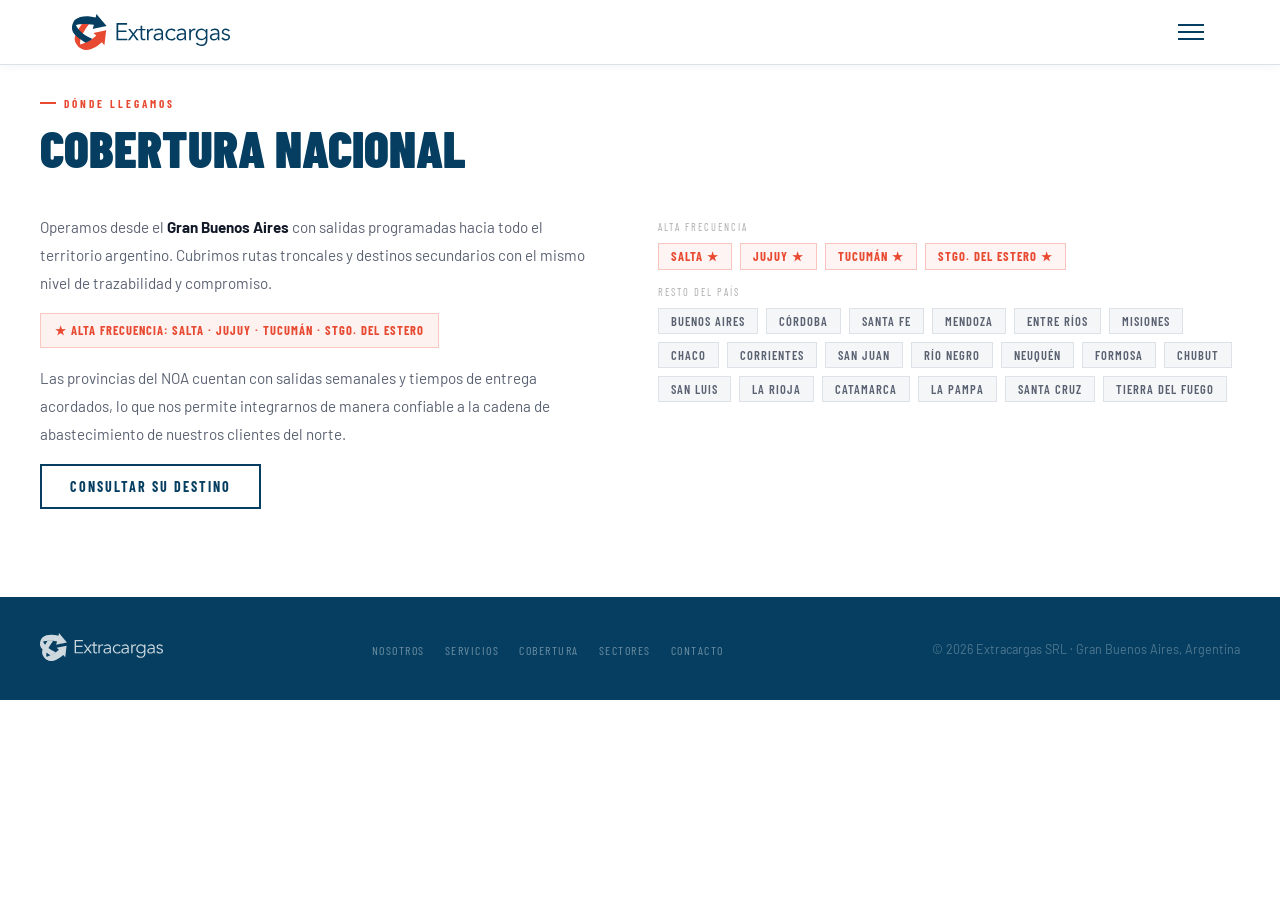
==== cobertura.html @ 5727b84a "cambio de one page a varias + galeria + menu desplegable" ====
<!DOCTYPE html>
<html lang="es">
<head>
  <meta charset="UTF-8"/>
  <meta name="viewport" content="width=device-width, initial-scale=1.0"/>
  <meta name="description" content="Extracargas — Cobertura nacional. Transporte de carga general a todas las provincias argentinas con alta frecuencia en el NOA."/>
  <title>Cobertura — Extracargas</title>

  <!-- Favicon -->
  <link rel="icon" type="image/svg+xml" href="img/isologo.svg"/>
  <link rel="icon" type="image/png" href="img/isologo.png"/>

  <!-- Tipografías -->
  <link rel="preconnect" href="https://fonts.googleapis.com"/>
  <link rel="preconnect" href="https://fonts.gstatic.com" crossorigin/>
  <link href="https://fonts.googleapis.com/css2?family=Barlow+Condensed:wght@400;600;700;900&family=Barlow:wght@300;400;500&display=swap" rel="stylesheet"/>

  <!-- Estilos -->
  <link rel="stylesheet" href="css/styles.css"/>
</head>
<body>

  <!-- ══════════════════════════════════════
       NAVBAR
  ══════════════════════════════════════ -->
  <nav class="nav-barra">
    <div class="nav-inner">

      <!-- Logo -->
      <a href="index.html" class="nav-logo">
        <img src="img/logo_horizontal.svg" alt="Extracargas"/>
      </a>

      <!-- Links desktop (ocultos por CSS) -->
      <ul class="nav-enlaces">
        <li><a href="nosotros.html">Nosotros</a></li>
        <li><a href="servicios.html">Servicios</a></li>
        <li><a href="cobertura.html" class="activo">Cobertura</a></li>
        <li><a href="sectores.html">Sectores</a></li>
        <li><a href="contacto.html" class="nav-cta">Cotizar</a></li>
      </ul>

      <!-- Botón hamburguesa + desplegable desktop -->
      <div class="nav-derecha">
        <button class="nav-hamburger" id="hamburger" aria-label="Abrir menú">
          <span></span>
          <span></span>
          <span></span>
        </button>

        <div class="nav-menu-desktop" id="menuDesktop">
          <a href="nosotros.html">Nosotros</a>
          <a href="servicios.html">Servicios</a>
          <a href="cobertura.html">Cobertura</a>
          <a href="sectores.html">Sectores</a>
          <a href="contacto.html" class="nav-cta">Cotizar</a>
        </div>
      </div>

    </div>

    <!-- Menú mobile desplegable -->
    <div class="nav-menu-mobile" id="menuMobile">
      <a href="nosotros.html"  onclick="cerrarMenu()">Nosotros</a>
      <a href="servicios.html" onclick="cerrarMenu()">Servicios</a>
      <a href="cobertura.html" onclick="cerrarMenu()">Cobertura</a>
      <a href="sectores.html"  onclick="cerrarMenu()">Sectores</a>
      <a href="contacto.html"  onclick="cerrarMenu()">Cotizar</a>
    </div>
  </nav>


  <!-- ══════════════════════════════════════
       COBERTURA
  ══════════════════════════════════════ -->
  <section id="cobertura" class="seccion">
    <div class="seccion-inner">

      <div class="seccion-label fade-up">Dónde llegamos</div>
      <h2 class="seccion-titulo fade-up">Cobertura nacional</h2>

      <div class="cobertura-grilla">

        <div class="cobertura-info fade-up">
          <p>
            Operamos desde el <strong>Gran Buenos Aires</strong> con salidas programadas hacia todo el territorio argentino. Cubrimos rutas troncales y destinos secundarios con el mismo nivel de trazabilidad y compromiso.
          </p>
          <div class="cobertura-noa-badge">
            <span>★ Alta frecuencia: Salta · Jujuy · Tucumán · Stgo. del Estero</span>
          </div>
          <p>
            Las provincias del NOA cuentan con salidas semanales y tiempos de entrega acordados, lo que nos permite integrarnos de manera confiable a la cadena de abastecimiento de nuestros clientes del norte.
          </p>
          <a href="contacto.html" class="btn-ghost-azul">Consultar su destino</a>
        </div>

        <div class="provincia-lista fade-up">
          <!-- Alta frecuencia: NOA -->
          <div class="provincia-subtitulo">Alta frecuencia</div>
          <span class="provincia-tag noa">Salta ★</span>
          <span class="provincia-tag noa">Jujuy ★</span>
          <span class="provincia-tag noa">Tucumán ★</span>
          <span class="provincia-tag noa">Stgo. del Estero ★</span>
          <!-- Resto del país -->
          <div class="provincia-subtitulo">Resto del país</div>
          <span class="provincia-tag">Buenos Aires</span>
          <span class="provincia-tag">Córdoba</span>
          <span class="provincia-tag">Santa Fe</span>
          <span class="provincia-tag">Mendoza</span>
          <span class="provincia-tag">Entre Ríos</span>
          <span class="provincia-tag">Misiones</span>
          <span class="provincia-tag">Chaco</span>
          <span class="provincia-tag">Corrientes</span>
          <span class="provincia-tag">San Juan</span>
          <span class="provincia-tag">Río Negro</span>
          <span class="provincia-tag">Neuquén</span>
          <span class="provincia-tag">Formosa</span>
          <span class="provincia-tag">Chubut</span>
          <span class="provincia-tag">San Luis</span>
          <span class="provincia-tag">La Rioja</span>
          <span class="provincia-tag">Catamarca</span>
          <span class="provincia-tag">La Pampa</span>
          <span class="provincia-tag">Santa Cruz</span>
          <span class="provincia-tag">Tierra del Fuego</span>
        </div>

      </div>
    </div>
  </section>


  <!-- ══════════════════════════════════════
       FOOTER
  ══════════════════════════════════════ -->
  <footer>
    <div class="footer-inner">

      <a href="index.html" class="footer-logo">
        <img src="img/logo_horizontal.svg" alt="Extracargas" style="filter: brightness(0) invert(1); opacity: .8;"/>
      </a>

      <ul class="footer-enlaces">
        <li><a href="nosotros.html">Nosotros</a></li>
        <li><a href="servicios.html">Servicios</a></li>
        <li><a href="cobertura.html">Cobertura</a></li>
        <li><a href="sectores.html">Sectores</a></li>
        <li><a href="contacto.html">Contacto</a></li>
      </ul>

      <p class="footer-copy">© 2026 Extracargas SRL · Gran Buenos Aires, Argentina</p>

    </div>
  </footer>


  <!-- JavaScript -->
  <script src="js/main.js"></script>

</body>
</html>
---- css/styles.css ----
/* ============================================================
   EXTRACARGAS — styles.css
   Colores de marca: #e84931 (rojo) · #053e60 (azul marino)
   ============================================================ */

/* ── Variables ── */
:root {
  --color-rojo:        #e84931;
  --color-rojo-hover:  #c22415;
  --color-azul:        #053e60;
  --color-azul-hover:  #0a5a8a;
  --color-blanco:      #ffffff;
  --color-fondo:       #f5f6f8;
  --color-borde:       #dde1e8;
  --color-texto:       #111827;
  --color-texto-suave: #5a6272;
}

/* ── Reset ── */
*, *::before, *::after {
  box-sizing: border-box;
  margin: 0;
  padding: 0;
}

html { scroll-behavior: smooth; }

body {
  font-family: 'Barlow', sans-serif;
  background: var(--color-blanco);
  color: var(--color-texto);
  overflow-x: hidden;
}

/* ── Menú desplegable desktop ── */
.nav-derecha {
  position: relative;
}

.nav-menu-desktop {
  display: none;
  position: absolute;
  top: 100%;
  right: 0;
  background: #053e60;
  min-width: 200px;
  border-radius: 4px;
  box-shadow: 0 8px 24px rgba(0,0,0,0.2);
  z-index: 200;
  overflow: hidden;
}

.nav-menu-desktop.abierto {
  display: block;
}

.nav-menu-desktop a {
  display: block;
  padding: 14px 24px;
  color: rgba(255,255,255,0.85);
  text-decoration: none;
  font-family: 'Barlow Condensed', sans-serif;
  font-size: 15px;
  letter-spacing: 0.5px;
  border-bottom: 1px solid rgba(255,255,255,0.08);
  transition: background 0.2s;
}

.nav-menu-desktop a:last-child {
  border-bottom: none;
}

.nav-menu-desktop a:hover {
  background: rgba(255,255,255,0.08);
  color: #fff;
}

.nav-menu-desktop a.nav-cta {
  background: #e84931;
  color: #fff;
  text-align: center;
  font-weight: 600;
}

.nav-menu-desktop a.nav-cta:hover {
  background: #d03d28;
}

/* ============================================================
   NAVBAR
   ============================================================ */
.nav-barra {
  background: var(--color-blanco);
  border-bottom: 1px solid var(--color-borde);
  box-shadow: 0 1px 8px rgba(5, 62, 96, .06);
  position: fixed;
  top: 0; left: 0; right: 0;
  z-index: 100;
}

.nav-inner {
  max-width: 1200px;
  margin: 0 auto;
  padding: 0 32px;
  height: 64px;
  display: flex;
  align-items: center;
  justify-content: space-between;
}

.nav-logo img {
  height: 36px;
  width: auto;
  display: block;
}

.nav-enlaces {
  display: flex;
  gap: 28px;
  list-style: none;
  align-items: center;
}

.nav-enlaces a {
  font-family: 'Barlow Condensed', sans-serif;
  font-weight: 600;
  font-size: .88rem;
  letter-spacing: 1.5px;
  text-transform: uppercase;
  color: var(--color-azul);
  text-decoration: none;
  transition: color .2s;
}

.nav-enlaces a:hover { color: var(--color-rojo); }

.nav-cta {
  font-family: 'Barlow Condensed', sans-serif;
  font-weight: 700;
  font-size: .82rem;
  letter-spacing: 1.5px;
  text-transform: uppercase;
  padding: 9px 22px;
  background: var(--color-rojo);
  color: var(--color-blanco) !important;
  text-decoration: none;
  transition: background .2s;
}

.nav-cta:hover { background: var(--color-rojo-hover) !important; }

/* Hamburger */
.nav-hamburger {
  display: none;
  flex-direction: column;
  gap: 5px;
  cursor: pointer;
  background: none;
  border: none;
  padding: 4px;
}

.nav-hamburger span {
  display: block;
  width: 26px;
  height: 2px;
  background: var(--color-azul);
  transition: transform .3s, opacity .3s;
}

.nav-hamburger.abierto span:nth-child(1) { transform: translateY(7px) rotate(45deg); }
.nav-hamburger.abierto span:nth-child(2) { opacity: 0; }
.nav-hamburger.abierto span:nth-child(3) { transform: translateY(-7px) rotate(-45deg); }

.nav-menu-mobile {
  display: none;
  flex-direction: column;
  background: var(--color-blanco);
  border-top: 1px solid var(--color-borde);
  padding: 8px 32px 24px;
}

.nav-menu-mobile.abierto { display: flex; }

.nav-menu-mobile a {
  font-family: 'Barlow Condensed', sans-serif;
  font-weight: 600;
  font-size: 1.1rem;
  letter-spacing: 1.5px;
  text-transform: uppercase;
  color: var(--color-azul);
  text-decoration: none;
  padding: 14px 0;
  border-bottom: 1px solid var(--color-borde);
  transition: color .2s;
}

.nav-menu-mobile a:last-child { border-bottom: none; }
.nav-menu-mobile a:hover { color: var(--color-rojo); }

/* ============================================================
   HERO
   ============================================================ */
.hero {
  background: var(--color-azul);
  padding: 120px 32px 72px;
  position: relative;
  overflow: hidden;
  min-height: 100vh;
  display: flex;
  align-items: center;
}

/* Patrón de líneas diagonales */
.hero::before {
  content: '';
  position: absolute;
  inset: 0;
  background-image: repeating-linear-gradient(
    -60deg,
    transparent,
    transparent 40px,
    rgba(255, 255, 255, .022) 40px,
    rgba(255, 255, 255, .022) 41px
  );
  pointer-events: none;
}

/* Acento rojo en esquina */
.hero::after {
  content: '';
  position: absolute;
  top: -40px; right: -40px;
  width: 320px; height: 320px;
  background: radial-gradient(circle, rgba(232, 73, 49, .2) 0%, transparent 70%);
  pointer-events: none;
}

.hero-inner {
  max-width: 1200px;
  margin: 0 auto;
  width: 100%;
  position: relative;
  z-index: 1;
  display: flex;
  flex-direction: row;
  align-items: center;
  gap: 48px;
}

.hero-logo img {
  height: 48px;
  width: auto;
  display: block;
}

.hero-tag {
  display: inline-flex;
  align-items: center;
  gap: 10px;
  font-family: 'Barlow Condensed', sans-serif;
  font-size: .72rem;
  letter-spacing: 3px;
  text-transform: uppercase;
  color: rgba(255, 255, 255, .5);
}

.hero-tag::before {
  content: '';
  display: block;
  width: 22px;
  height: 2px;
  background: var(--color-rojo);
}

.hero-titulo {
  font-family: 'Barlow Condensed', sans-serif;
  font-weight: 900;
  font-size: clamp(3rem, 8vw, 5.5rem);
  line-height: .93;
  text-transform: uppercase;
  color: var(--color-blanco);
  letter-spacing: -.5px;
}

.hero-titulo .acento { color: var(--color-rojo); }

.hero-subtitulo {
  font-size: 1rem;
  font-weight: 300;
  color: rgba(255, 255, 255, .68);
  max-width: 480px;
  line-height: 1.75;
}

.hero-botones {
  display: flex;
  flex-wrap: wrap;
  gap: 12px;
}

/* Estadísticas */
.hero-stats {
  display: flex;
  flex-wrap: wrap;
  gap: 36px;
  padding-top: 24px;
  border-top: 1px solid rgba(255, 255, 255, .1);
  margin-top: 8px;
}

.stat-numero {
  font-family: 'Barlow Condensed', sans-serif;
  font-weight: 900;
  font-size: 2.2rem;
  color: var(--color-blanco);
  line-height: 1;
}

.stat-numero span { color: var(--color-rojo); }

.stat-etiqueta {
  font-size: .68rem;
  letter-spacing: 2px;
  text-transform: uppercase;
  color: rgba(255, 255, 255, .42);
  margin-top: 4px;
}

/* ============================================================
   BOTONES
   ============================================================ */
.btn-rojo {
  display: inline-block;
  font-family: 'Barlow Condensed', sans-serif;
  font-weight: 700;
  font-size: .88rem;
  letter-spacing: 2px;
  text-transform: uppercase;
  padding: 12px 28px;
  background: var(--color-rojo);
  color: var(--color-blanco);
  border: 2px solid var(--color-rojo);
  cursor: pointer;
  text-decoration: none;
  transition: background .2s, border-color .2s, transform .2s;
}

.btn-rojo:hover {
  background: var(--color-rojo-hover);
  border-color: var(--color-rojo-hover);
  transform: translateY(-2px);
}

.btn-ghost-blanco {
  display: inline-block;
  font-family: 'Barlow Condensed', sans-serif;
  font-weight: 700;
  font-size: .88rem;
  letter-spacing: 2px;
  text-transform: uppercase;
  padding: 12px 28px;
  background: transparent;
  color: rgba(255, 255, 255, .8);
  border: 2px solid rgba(255, 255, 255, .3);
  cursor: pointer;
  text-decoration: none;
  transition: border-color .2s, color .2s;
}

.btn-ghost-blanco:hover {
  border-color: rgba(255, 255, 255, .7);
  color: var(--color-blanco);
}

.btn-ghost-azul {
  display: inline-block;
  font-family: 'Barlow Condensed', sans-serif;
  font-weight: 700;
  font-size: .88rem;
  letter-spacing: 2px;
  text-transform: uppercase;
  padding: 12px 28px;
  background: transparent;
  color: var(--color-azul);
  border: 2px solid var(--color-azul);
  cursor: pointer;
  text-decoration: none;
  transition: background .2s, color .2s;
}

.btn-ghost-azul:hover {
  background: var(--color-azul);
  color: var(--color-blanco);
}

/* ============================================================
   SECCIÓN BASE
   ============================================================ */
.seccion {
  padding: 88px 32px;
}

.seccion-fondo-gris { background: var(--color-fondo); }

.seccion-inner {
  max-width: 1200px;
  margin: 0 auto;
}

.seccion-label {
  display: inline-flex;
  align-items: center;
  gap: 8px;
  font-family: 'Barlow Condensed', sans-serif;
  font-weight: 700;
  font-size: .7rem;
  letter-spacing: 3px;
  text-transform: uppercase;
  color: var(--color-rojo);
  margin-bottom: 12px;
}

.seccion-label::before {
  content: '';
  display: block;
  width: 16px;
  height: 2px;
  background: var(--color-rojo);
}

.seccion-titulo {
  font-family: 'Barlow Condensed', sans-serif;
  font-weight: 900;
  font-size: clamp(2rem, 4vw, 3.2rem);
  text-transform: uppercase;
  color: var(--color-azul);
  line-height: 1;
  margin-bottom: 40px;
}

/* Divisor */
.divisor {
  height: 1px;
  background: linear-gradient(90deg, var(--color-rojo) 0%, var(--color-azul) 50%, transparent 100%);
}

/* ============================================================
   NOSOTROS
   ============================================================ */
.nosotros-grilla {
  display: flex;
  flex-wrap: wrap;
  gap: 64px;
  align-items: flex-start;
}

.nosotros-texto { flex: 1 1 320px; }

.nosotros-texto p {
  font-size: .95rem;
  color: var(--color-texto-suave);
  line-height: 1.85;
  margin-bottom: 14px;
}

.nosotros-texto p strong {
  color: var(--color-texto);
  font-weight: 500;
}

.nosotros-valores { flex: 1 1 260px; }

.valor-item {
  display: flex;
  gap: 16px;
  padding: 18px 0;
  border-bottom: 1px solid var(--color-borde);
}

.valor-item:first-child { border-top: 1px solid var(--color-borde); }

.valor-numero {
  font-family: 'Barlow Condensed', sans-serif;
  font-weight: 900;
  font-size: .95rem;
  color: var(--color-rojo);
  min-width: 28px;
  padding-top: 2px;
}

.valor-cuerpo h4 {
  font-family: 'Barlow Condensed', sans-serif;
  font-weight: 700;
  font-size: .95rem;
  text-transform: uppercase;
  color: var(--color-azul);
  margin-bottom: 4px;
}

.valor-cuerpo p {
  font-size: .88rem;
  color: var(--color-texto-suave);
  line-height: 1.65;
}

/* ============================================================
   SERVICIOS
   ============================================================ */
.servicios-grilla {
  display: flex;
  flex-wrap: wrap;
  gap: 16px;
}

.tarjeta-servicio {
  flex: 1 1 260px;
  background: var(--color-blanco);
  border: 1px solid var(--color-borde);
  border-top: 3px solid var(--color-azul);
  padding: 28px 24px;
  transition: border-top-color .25s, box-shadow .25s, transform .2s;
}

.tarjeta-servicio:hover {
  border-top-color: var(--color-rojo);
  box-shadow: 0 8px 24px rgba(5, 62, 96, .09);
  transform: translateY(-3px);
}

.tarjeta-icono {
  font-size: 1.8rem;
  margin-bottom: 14px;
  display: block;
}

.tarjeta-servicio h3 {
  font-family: 'Barlow Condensed', sans-serif;
  font-weight: 700;
  font-size: 1rem;
  text-transform: uppercase;
  color: var(--color-azul);
  margin-bottom: 8px;
}

.tarjeta-servicio p {
  font-size: .88rem;
  color: var(--color-texto-suave);
  line-height: 1.7;
}

/* ============================================================
   GALERÍA — CARRUSEL
   ============================================================ */
.galeria {
  margin-top: 64px;
  padding-top: 56px;
  border-top: 1px solid var(--color-borde);
}

.galeria-label {
  display: inline-flex;
  align-items: center;
  gap: 8px;
  font-family: 'Barlow Condensed', sans-serif;
  font-weight: 700;
  font-size: .7rem;
  letter-spacing: 3px;
  text-transform: uppercase;
  color: var(--color-rojo);
  margin-bottom: 12px;
}

.galeria-label::before {
  content: '';
  display: block;
  width: 16px;
  height: 2px;
  background: var(--color-rojo);
}

.galeria-titulo {
  font-family: 'Barlow Condensed', sans-serif;
  font-weight: 900;
  font-size: clamp(1.6rem, 3vw, 2.4rem);
  text-transform: uppercase;
  color: var(--color-azul);
  line-height: 1;
  margin-bottom: 32px;
}

.carrusel {
  position: relative;
  overflow: hidden;
  background: var(--color-fondo);
  border: 1px solid var(--color-borde);
}

.carrusel-pista {
  display: flex;
  transition: transform 0.4s ease;
}

.carrusel-slide {
  min-width: 100%;
  position: relative;
}

.carrusel-slide img {
  width: 100%;
  height: 480px;
  object-fit: cover;
  display: block;
}

.carrusel-caption {
  position: absolute;
  bottom: 0;
  left: 0;
  right: 0;
  padding: 16px 24px;
  background: linear-gradient(transparent, rgba(5, 62, 96, 0.75));
  font-family: 'Barlow Condensed', sans-serif;
  font-size: .85rem;
  letter-spacing: 1.5px;
  text-transform: uppercase;
  color: rgba(255,255,255,0.85);
}

.carrusel-btn {
  position: absolute;
  top: 50%;
  transform: translateY(-50%);
  background: rgba(5, 62, 96, 0.75);
  border: none;
  color: #fff;
  width: 44px;
  height: 44px;
  cursor: pointer;
  font-size: 1.2rem;
  display: flex;
  align-items: center;
  justify-content: center;
  transition: background 0.2s;
  z-index: 10;
}

.carrusel-btn:hover { background: var(--color-rojo); }
.carrusel-btn.prev { left: 16px; }
.carrusel-btn.next { right: 16px; }

.carrusel-puntos {
  display: flex;
  justify-content: center;
  gap: 8px;
  padding: 14px 0;
  background: var(--color-fondo);
  border-top: 1px solid var(--color-borde);
}

.carrusel-punto {
  width: 8px;
  height: 8px;
  border-radius: 50%;
  background: var(--color-borde);
  border: none;
  cursor: pointer;
  transition: background 0.2s, transform 0.2s;
}

.carrusel-punto.activo {
  background: var(--color-rojo);
  transform: scale(1.3);
}

@media (max-width: 768px) {
  .carrusel-slide img { height: 240px; }
  .carrusel-btn { width: 36px; height: 36px; font-size: 1rem; }
}

/* ============================================================
   COBERTURA
   ============================================================ */
.cobertura-grilla {
  display: flex;
  flex-wrap: wrap;
  gap: 56px;
  align-items: flex-start;
}

.cobertura-info { flex: 1 1 280px; }

.cobertura-info p {
  font-size: .95rem;
  color: var(--color-texto-suave);
  line-height: 1.85;
  margin-bottom: 16px;
}

.cobertura-info p strong { color: var(--color-texto); }

/* Badge NOA */
.cobertura-noa-badge {
  display: inline-flex;
  align-items: center;
  gap: 8px;
  background: rgba(232, 73, 49, .07);
  border: 1px solid rgba(232, 73, 49, .25);
  padding: 9px 14px;
  margin-bottom: 16px;
}

.cobertura-noa-badge span {
  font-family: 'Barlow Condensed', sans-serif;
  font-weight: 700;
  font-size: .78rem;
  letter-spacing: 1px;
  text-transform: uppercase;
  color: var(--color-rojo);
}

/* Lista de provincias */
.provincia-lista {
  flex: 1 1 300px;
  display: flex;
  flex-wrap: wrap;
  gap: 8px;
}

.provincia-subtitulo {
  width: 100%;
  font-family: 'Barlow Condensed', sans-serif;
  font-size: .65rem;
  letter-spacing: 2px;
  text-transform: uppercase;
  color: #aaa;
  margin-top: 8px;
  margin-bottom: 2px;
}

.provincia-tag {
  background: var(--color-fondo);
  border: 1px solid var(--color-borde);
  padding: 5px 12px;
  font-family: 'Barlow Condensed', sans-serif;
  font-weight: 600;
  font-size: .78rem;
  letter-spacing: 1px;
  text-transform: uppercase;
  color: var(--color-texto-suave);
  transition: background .2s, color .2s, border-color .2s;
}

.provincia-tag:hover {
  background: var(--color-azul);
  border-color: var(--color-azul);
  color: var(--color-blanco);
}

/* NOA destacadas */
.provincia-tag.noa {
  background: rgba(232, 73, 49, .06);
  border-color: rgba(232, 73, 49, .28);
  color: var(--color-rojo);
  font-weight: 700;
}

.provincia-tag.noa:hover {
  background: var(--color-rojo);
  border-color: var(--color-rojo);
  color: var(--color-blanco);
}

/* ============================================================
   SECTORES
   ============================================================ */
.sectores-grilla {
  display: flex;
  flex-wrap: wrap;
  gap: 16px;
}

.tarjeta-sector {
  flex: 1 1 160px;
  background: var(--color-blanco);
  border: 1px solid var(--color-borde);
  border-top: 3px solid var(--color-azul);
  padding: 28px 16px;
  display: flex;
  flex-direction: column;
  align-items: center;
  text-align: center;
  gap: 12px;
  transition: border-top-color .25s, box-shadow .25s, transform .2s;
}

.tarjeta-sector:hover {
  border-top-color: var(--color-rojo);
  box-shadow: 0 8px 24px rgba(232, 73, 49, .08);
  transform: translateY(-3px);
}

.sector-icono { font-size: 1.8rem; line-height: 1; }

.tarjeta-sector span {
  font-family: 'Barlow Condensed', sans-serif;
  font-weight: 700;
  font-size: .88rem;
  text-transform: uppercase;
  letter-spacing: .5px;
  color: var(--color-azul);
  transition: color .2s;
}

.tarjeta-sector:hover span { color: var(--color-rojo); }

/* ============================================================
   CONTACTO
   ============================================================ */
.contacto-grilla {
  display: flex;
  flex-wrap: wrap;
  gap: 64px;
}

.contacto-info { flex: 1 1 260px; }

.contacto-info > p {
  font-size: .95rem;
  color: var(--color-texto-suave);
  line-height: 1.85;
  margin-bottom: 28px;
}

.dato-contacto {
  display: flex;
  gap: 14px;
  margin-bottom: 18px;
  align-items: flex-start;
}

.dato-icono {
  font-size: 1rem;
  min-width: 22px;
  margin-top: 2px;
}

.dato-etiqueta {
  font-family: 'Barlow Condensed', sans-serif;
  font-weight: 700;
  font-size: .68rem;
  letter-spacing: 2.5px;
  text-transform: uppercase;
  color: var(--color-rojo);
  margin-bottom: 3px;
}

.dato-valor {
  font-size: .9rem;
  color: var(--color-texto-suave);
  text-decoration: none;
  line-height: 1.5;
}

a.dato-valor:hover { color: var(--color-rojo); }

/* Formulario */
.contacto-formulario { flex: 1 1 300px; }

.form-fila {
  display: flex;
  flex-wrap: wrap;
  gap: 14px;
  margin-bottom: 14px;
}

.form-grupo {
  flex: 1 1 180px;
  display: flex;
  flex-direction: column;
  gap: 6px;
}

.form-grupo-completo { flex: 1 1 100%; }

.form-etiqueta {
  font-family: 'Barlow Condensed', sans-serif;
  font-weight: 700;
  font-size: .68rem;
  letter-spacing: 2px;
  text-transform: uppercase;
  color: var(--color-azul);
}

.form-input,
.form-select,
.form-textarea {
  background: var(--color-fondo);
  border: 1px solid var(--color-borde);
  color: var(--color-texto);
  padding: 10px 14px;
  font-family: 'Barlow', sans-serif;
  font-size: .9rem;
  width: 100%;
  outline: none;
  transition: border-color .2s, box-shadow .2s;
}

.form-input::placeholder,
.form-textarea::placeholder {
  color: #b0b8c8;
}

.form-input:focus,
.form-select:focus,
.form-textarea:focus {
  border-color: var(--color-azul);
  box-shadow: 0 0 0 3px rgba(5, 62, 96, .07);
}

.form-textarea {
  resize: vertical;
  min-height: 110px;
}

.form-enviar {
  margin-top: 20px;
}

.form-enviar .btn-rojo {
  width: 100%;
  text-align: center;
  border: none;
  cursor: pointer;
  font-size: .88rem;
  padding: 13px;
}

.form-exito {
  display: none;
  margin-top: 14px;
  padding: 16px;
  background: rgba(5, 62, 96, .06);
  border: 1px solid var(--color-azul);
  color: var(--color-azul);
  font-size: .9rem;
  text-align: center;
  line-height: 1.6;
}

/* ============================================================
   FOOTER
   ============================================================ */
footer {
  background: var(--color-azul);
  padding: 36px 32px;
}

.footer-inner {
  max-width: 1200px;
  margin: 0 auto;
  display: flex;
  flex-wrap: wrap;
  gap: 20px;
  justify-content: space-between;
  align-items: center;
}

.footer-logo img {
  height: 28px;
  width: auto;
  /* El azul del logo se convierte a blanco sobre fondo azul */
  filter: brightness(0) invert(1);
  opacity: .8;
}

/* Restaurar el rojo del logo que no debe invertirse */
.footer-logo img { filter: none; }

.footer-enlaces {
  display: flex;
  gap: 20px;
  flex-wrap: wrap;
  list-style: none;
}

.footer-enlaces a {
  font-family: 'Barlow Condensed', sans-serif;
  font-size: .75rem;
  letter-spacing: 1.5px;
  text-transform: uppercase;
  color: rgba(255, 255, 255, .42);
  text-decoration: none;
  transition: color .2s;
}

.footer-enlaces a:hover { color: var(--color-rojo); }

.footer-copy {
  font-size: .78rem;
  color: rgba(255, 255, 255, .3);
}

/* ============================================================
   ANIMACIONES SCROLL
   ============================================================ */
.fade-up {
  opacity: 0;
  transform: translateY(24px);
  transition: opacity .6s ease, transform .6s ease;
}

.fade-up.visible {
  opacity: 1;
  transform: translateY(0);
}

/* ============================================================
   RESPONSIVE — MOBILE
   ============================================================ */
/* Hamburger siempre visible, links directos siempre ocultos */
.nav-enlaces { display: none !important; }
.nav-hamburger { display: flex !important; }

@media (max-width: 768px) {
  .nav-hamburger { display: flex; }

  .seccion { padding: 64px 20px; }
  .hero { padding: 100px 20px 60px; min-height: auto; }

  .hero-logo img { height: 38px; }
  .hero-titulo { letter-spacing: -.3px; }
  .hero-stats { gap: 24px; }

  .nosotros-grilla,
  .cobertura-grilla,
  .contacto-grilla { gap: 40px; }

  .footer-inner { flex-direction: column; text-align: center; }
  .footer-enlaces { justify-content: center; }
}

@media (max-width: 480px) {
  .hero-botones { flex-direction: column; }
  .btn-rojo,
  .btn-ghost-blanco,
  .btn-ghost-azul { text-align: center; }
}

/* ============================================================
   HERO — layout dos columnas con animación
   ============================================================ */
.hero-contenido {
  flex: 1 1 0;
  min-width: 0;
  display: flex;
  flex-direction: column;
  gap: 24px;
}

.hero-animacion {
  flex: 0 0 560px;
  width: 560px;
  display: flex;
  align-items: center;
  justify-content: center;
  opacity: 0.92;
}

/* Mobile: una sola columna, animación debajo */
@media (max-width: 900px) {
  .hero-inner {
    flex-direction: column;
  }
  .hero-animacion {
    flex: 0 0 auto;
    width: 100%;
    max-width: 420px;
    margin: 0 auto;
    display: flex;
  }
}
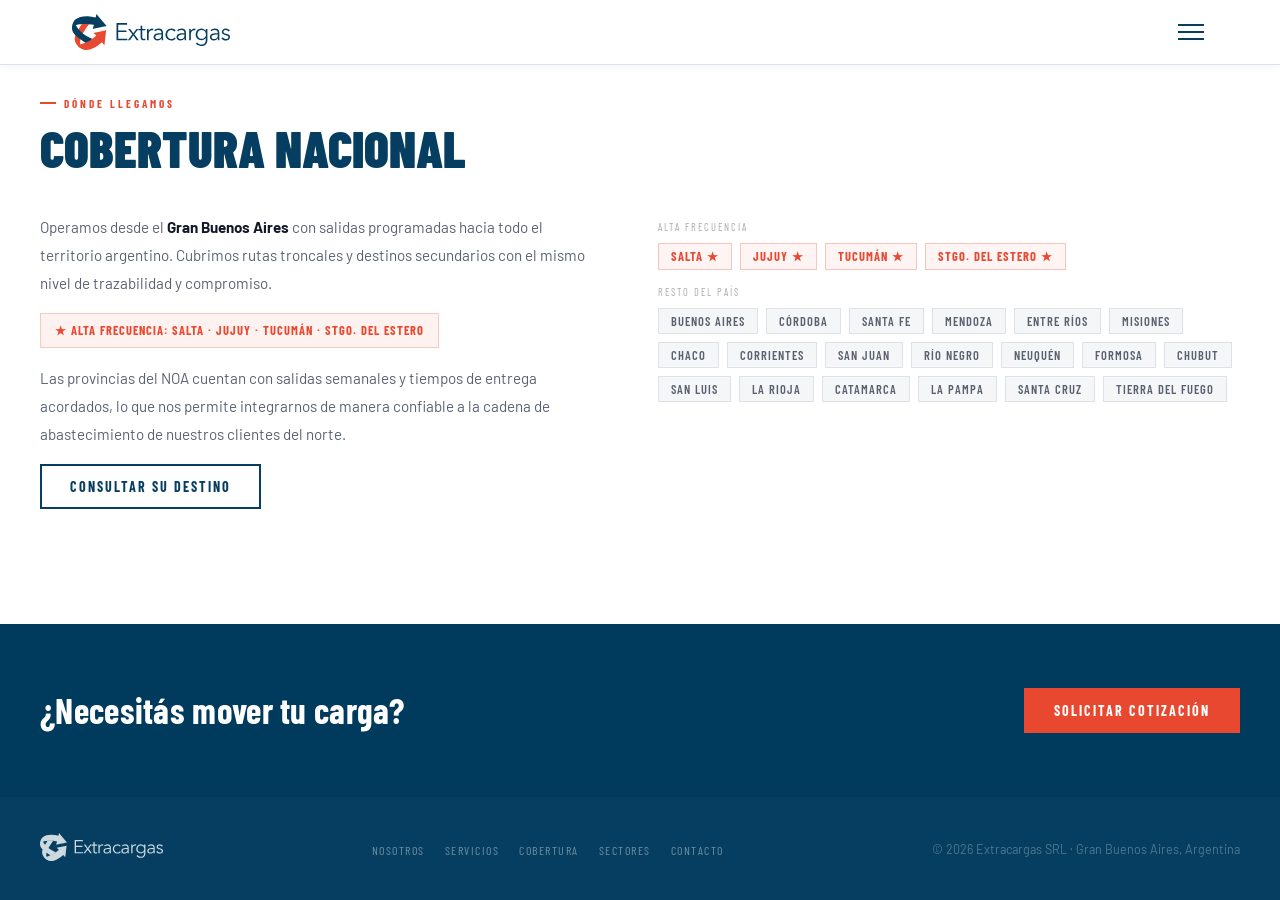
==== commit b4347e12: "actualizacion pagina servicios" ====
--- a/cobertura.html
+++ b/cobertura.html
@@ -129,6 +129,13 @@
   </section>
 
 
+  <section class="cta-band" aria-label="CTA final">
+    <div class="cta-band-inner">
+      <h2>¿Necesitás mover tu carga?</h2>
+      <a href="contacto.html" class="btn-rojo">Solicitar cotización</a>
+    </div>
+  </section>
+
   <!-- ══════════════════════════════════════
        FOOTER
   ══════════════════════════════════════ -->
--- a/css/styles.css
+++ b/css/styles.css
@@ -9,11 +9,33 @@
   --color-rojo-hover:  #c22415;
   --color-azul:        #053e60;
   --color-azul-hover:  #0a5a8a;
+  --color-cta-azul:    #003A5D;
+  --color-cta-rojo:    #E84830;
+  --color-cta-rojo-hover: #c63b24;
   --color-blanco:      #ffffff;
   --color-fondo:       #f5f6f8;
   --color-borde:       #dde1e8;
   --color-texto:       #111827;
   --color-texto-suave: #5a6272;
+}
+
+/* ── Sticky footer ── */
+body {
+  min-height: 100vh;
+  display: flex;
+  flex-direction: column;
+}
+
+.seccion {
+  flex: 1;
+}
+
+.seccion {
+  flex: 1;
+}
+
+.seccion {
+  flex: 1;
 }
 
 /* ── Reset ── */
@@ -529,9 +551,22 @@
 }
 
 .tarjeta-icono {
-  font-size: 1.8rem;
+  color: var(--color-azul);
+  line-height: 0;
   margin-bottom: 14px;
+  display: inline-flex;
+  align-items: center;
+  justify-content: center;
+}
+
+.tarjeta-icono svg {
+  width: 40px;
+  height: 40px;
   display: block;
+}
+
+.tarjeta-servicio:hover .tarjeta-icono {
+  color: var(--color-rojo);
 }
 
 .tarjeta-servicio h3 {
@@ -949,6 +984,43 @@
 }
 
 /* ============================================================
+   CTA BAND
+   ============================================================ */
+.cta-band {
+  background: var(--color-cta-azul);
+  padding: 64px 32px;
+}
+
+.cta-band-inner {
+  max-width: 1200px;
+  margin: 0 auto;
+  display: flex;
+  flex-wrap: wrap;
+  align-items: center;
+  justify-content: space-between;
+  gap: 20px;
+}
+
+.cta-band h2 {
+  font-family: 'Barlow Condensed', sans-serif;
+  font-weight: 700;
+  font-size: clamp(1.6rem, 3vw, 2.2rem);
+  line-height: 1.1;
+  color: var(--color-blanco);
+  letter-spacing: .3px;
+}
+
+.cta-band .btn-rojo {
+  background: var(--color-cta-rojo);
+  border-color: var(--color-cta-rojo);
+}
+
+.cta-band .btn-rojo:hover {
+  background: var(--color-cta-rojo-hover);
+  border-color: var(--color-cta-rojo-hover);
+}
+
+/* ============================================================
    FOOTER
    ============================================================ */
 footer {
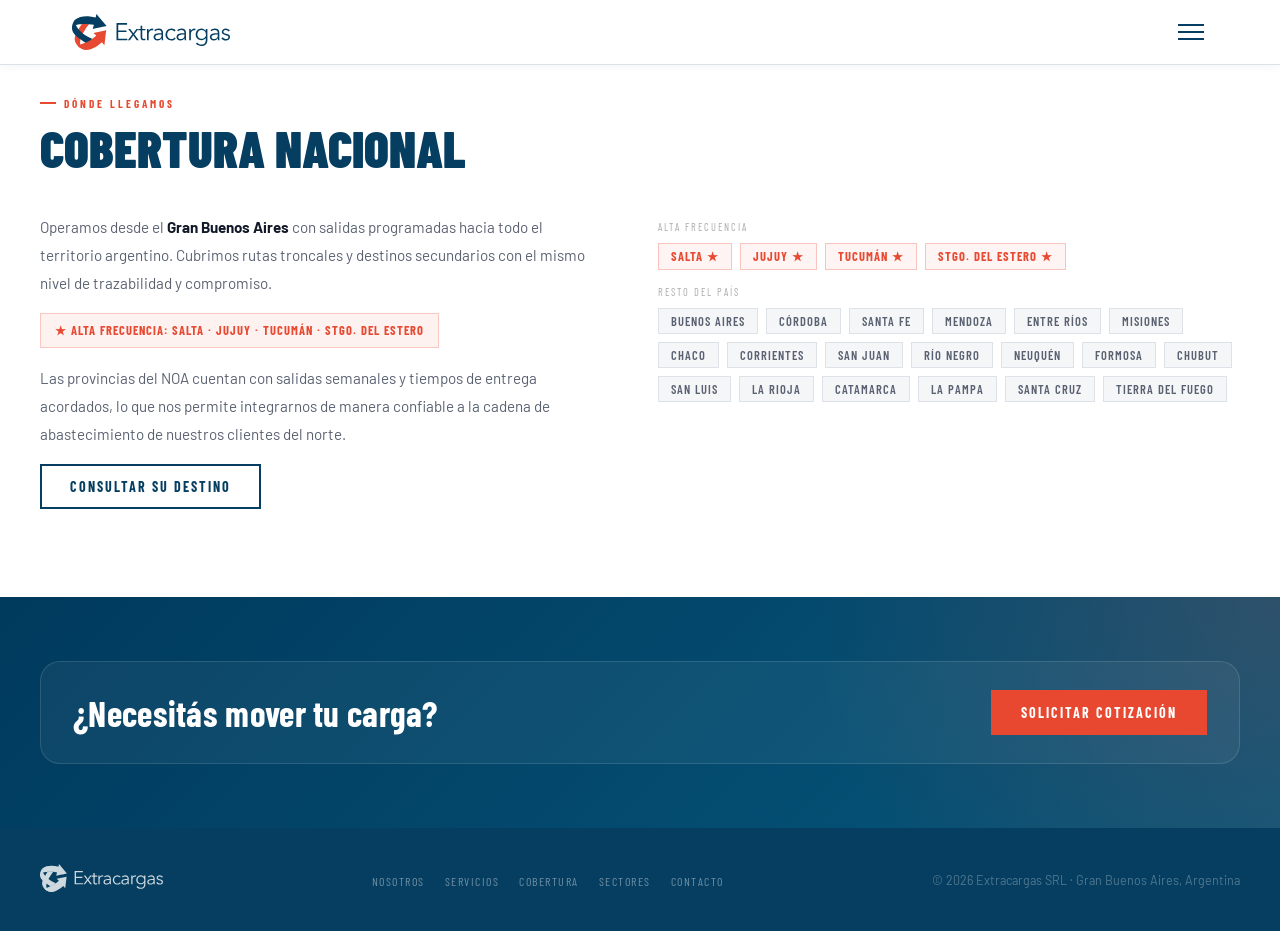
==== commit be93dc32: "mejoras en SEO y descripciones en varias páginas; se añade sitemap y robots.txt" ====
--- a/cobertura.html
+++ b/cobertura.html
@@ -3,8 +3,19 @@
 <head>
   <meta charset="UTF-8"/>
   <meta name="viewport" content="width=device-width, initial-scale=1.0"/>
-  <meta name="description" content="Extracargas — Cobertura nacional. Transporte de carga general a todas las provincias argentinas con alta frecuencia en el NOA."/>
-  <title>Cobertura — Extracargas</title>
+  <meta name="description" content="Llegamos a las 23 provincias argentinas con salidas regulares. Alta frecuencia al NOA: Tucumán, Salta, Jujuy, Santiago del Estero y Catamarca."/>
+  <title>Cobertura nacional con alta frecuencia al NOA | Extracargas</title>
+
+  <!-- SEO -->
+  <link rel="canonical" href="https://www.extracargas.com.ar/cobertura.html"/>
+  <meta property="og:type" content="website"/>
+  <meta property="og:title" content="Cobertura nacional con alta frecuencia al NOA | Extracargas"/>
+  <meta property="og:description" content="Llegamos a las 23 provincias argentinas con salidas regulares. Alta frecuencia al NOA: Tucumán, Salta, Jujuy, Santiago del Estero y Catamarca."/>
+  <meta property="og:image" content="https://www.extracargas.com.ar/img/og-extracargas.jpg"/>
+  <meta property="og:url" content="https://www.extracargas.com.ar/cobertura.html"/>
+  <meta property="og:locale" content="es_AR"/>
+  <meta property="og:site_name" content="Extracargas"/>
+  <meta name="twitter:card" content="summary_large_image"/>
 
   <!-- Favicon -->
   <link rel="icon" type="image/svg+xml" href="img/isologo.svg"/>
--- a/css/styles.css
+++ b/css/styles.css
@@ -540,13 +540,15 @@
   background: var(--color-blanco);
   border: 1px solid var(--color-borde);
   border-top: 3px solid var(--color-azul);
+  border-radius: 18px;
   padding: 28px 24px;
-  transition: border-top-color .25s, box-shadow .25s, transform .2s;
+  box-shadow: 0 10px 30px rgba(5, 62, 96, .06);
+  transition: border-top-color .25s, box-shadow .25s, transform .2s, background-color .2s;
 }
 
 .tarjeta-servicio:hover {
   border-top-color: var(--color-rojo);
-  box-shadow: 0 8px 24px rgba(5, 62, 96, .09);
+  box-shadow: 0 16px 40px rgba(5, 62, 96, .12);
   transform: translateY(-3px);
 }
 
@@ -557,16 +559,22 @@
   display: inline-flex;
   align-items: center;
   justify-content: center;
+  width: 48px;
+  height: 48px;
+  padding: 10px;
+  border-radius: 14px;
+  background: rgba(5, 62, 96, .06);
 }
 
 .tarjeta-icono svg {
-  width: 40px;
-  height: 40px;
+  width: 28px;
+  height: 28px;
   display: block;
 }
 
 .tarjeta-servicio:hover .tarjeta-icono {
   color: var(--color-rojo);
+  background: rgba(232, 73, 49, .08);
 }
 
 .tarjeta-servicio h3 {
@@ -835,7 +843,29 @@
   transform: translateY(-3px);
 }
 
-.sector-icono { font-size: 1.8rem; line-height: 1; }
+.sector-icono {
+  color: var(--color-azul);
+  line-height: 0;
+  display: inline-flex;
+  align-items: center;
+  justify-content: center;
+  width: 48px;
+  height: 48px;
+  padding: 10px;
+  border-radius: 14px;
+  background: rgba(5, 62, 96, .06);
+}
+
+.sector-icono svg {
+  width: 28px;
+  height: 28px;
+  display: block;
+}
+
+.tarjeta-sector:hover .sector-icono {
+  color: var(--color-rojo);
+  background: rgba(232, 73, 49, .08);
+}
 
 .tarjeta-sector span {
   font-family: 'Barlow Condensed', sans-serif;
@@ -987,11 +1017,23 @@
    CTA BAND
    ============================================================ */
 .cta-band {
-  background: var(--color-cta-azul);
+  background: linear-gradient(135deg, var(--color-cta-azul) 0%, #06577c 100%);
   padding: 64px 32px;
+  position: relative;
+  overflow: hidden;
+}
+
+.cta-band::before {
+  content: '';
+  position: absolute;
+  inset: 0;
+  background: radial-gradient(circle at top right, rgba(232, 73, 49, .18), transparent 36%);
+  pointer-events: none;
 }
 
 .cta-band-inner {
+  position: relative;
+  z-index: 1;
   max-width: 1200px;
   margin: 0 auto;
   display: flex;
@@ -999,6 +1041,10 @@
   align-items: center;
   justify-content: space-between;
   gap: 20px;
+  background: rgba(255, 255, 255, .05);
+  border: 1px solid rgba(255, 255, 255, .12);
+  border-radius: 20px;
+  padding: 28px 32px;
 }
 
 .cta-band h2 {
@@ -1008,6 +1054,7 @@
   line-height: 1.1;
   color: var(--color-blanco);
   letter-spacing: .3px;
+  max-width: 560px;
 }
 
 .cta-band .btn-rojo {
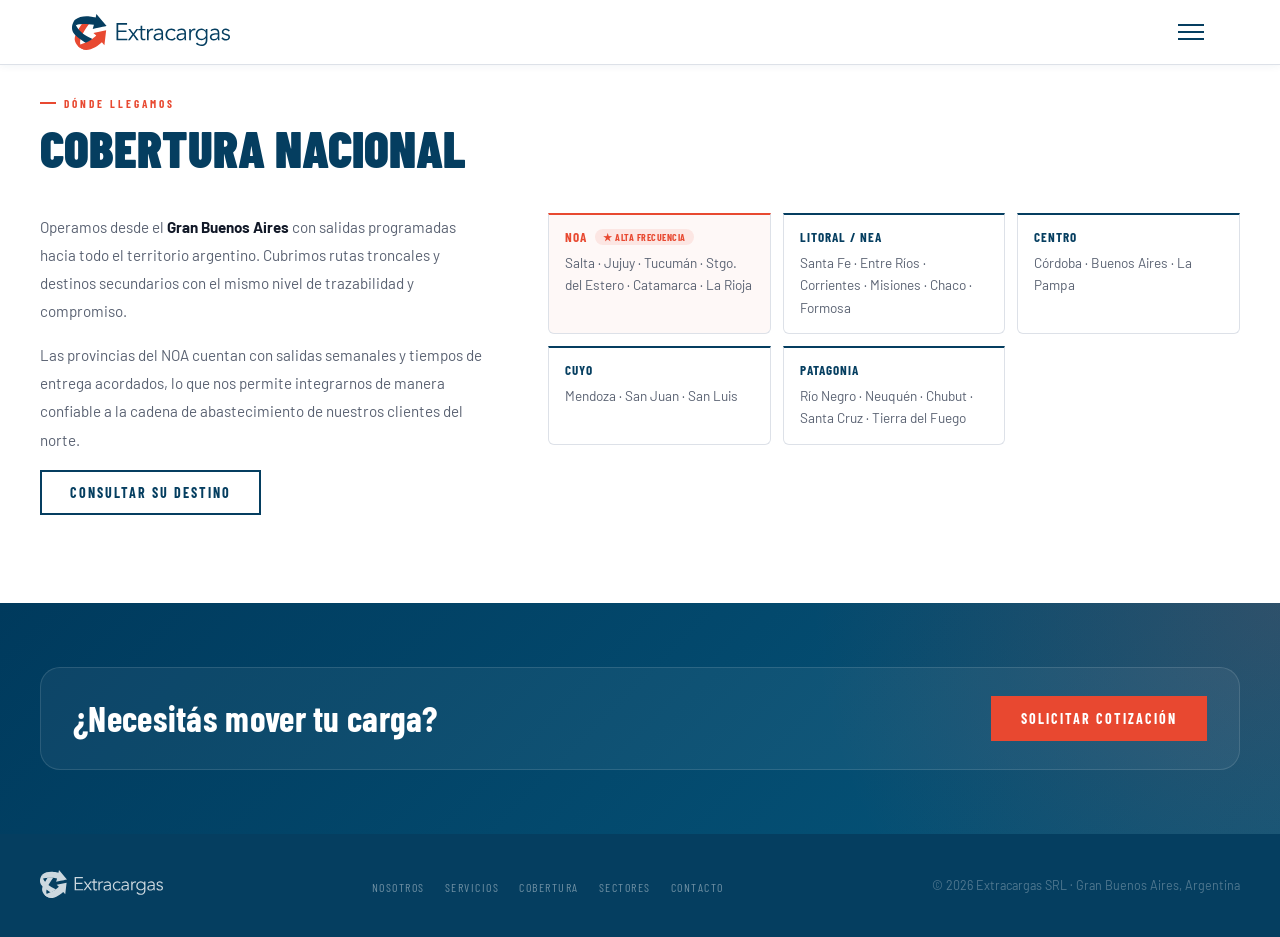
==== commit 82d5a0a3: "arreglo page cobertura" ====
--- a/cobertura.html
+++ b/cobertura.html
@@ -96,43 +96,39 @@
           <p>
             Operamos desde el <strong>Gran Buenos Aires</strong> con salidas programadas hacia todo el territorio argentino. Cubrimos rutas troncales y destinos secundarios con el mismo nivel de trazabilidad y compromiso.
           </p>
-          <div class="cobertura-noa-badge">
-            <span>★ Alta frecuencia: Salta · Jujuy · Tucumán · Stgo. del Estero</span>
-          </div>
           <p>
             Las provincias del NOA cuentan con salidas semanales y tiempos de entrega acordados, lo que nos permite integrarnos de manera confiable a la cadena de abastecimiento de nuestros clientes del norte.
           </p>
           <a href="contacto.html" class="btn-ghost-azul">Consultar su destino</a>
         </div>
 
-        <div class="provincia-lista fade-up">
-          <!-- Alta frecuencia: NOA -->
-          <div class="provincia-subtitulo">Alta frecuencia</div>
-          <span class="provincia-tag noa">Salta ★</span>
-          <span class="provincia-tag noa">Jujuy ★</span>
-          <span class="provincia-tag noa">Tucumán ★</span>
-          <span class="provincia-tag noa">Stgo. del Estero ★</span>
-          <!-- Resto del país -->
-          <div class="provincia-subtitulo">Resto del país</div>
-          <span class="provincia-tag">Buenos Aires</span>
-          <span class="provincia-tag">Córdoba</span>
-          <span class="provincia-tag">Santa Fe</span>
-          <span class="provincia-tag">Mendoza</span>
-          <span class="provincia-tag">Entre Ríos</span>
-          <span class="provincia-tag">Misiones</span>
-          <span class="provincia-tag">Chaco</span>
-          <span class="provincia-tag">Corrientes</span>
-          <span class="provincia-tag">San Juan</span>
-          <span class="provincia-tag">Río Negro</span>
-          <span class="provincia-tag">Neuquén</span>
-          <span class="provincia-tag">Formosa</span>
-          <span class="provincia-tag">Chubut</span>
-          <span class="provincia-tag">San Luis</span>
-          <span class="provincia-tag">La Rioja</span>
-          <span class="provincia-tag">Catamarca</span>
-          <span class="provincia-tag">La Pampa</span>
-          <span class="provincia-tag">Santa Cruz</span>
-          <span class="provincia-tag">Tierra del Fuego</span>
+        <div class="region-grilla fade-up">
+
+          <div class="region-card noa">
+            <div class="region-card-titulo">NOA <span class="region-badge">★ Alta frecuencia</span></div>
+            <div class="region-card-provincias">Salta · Jujuy · Tucumán · Stgo. del Estero · Catamarca · La Rioja</div>
+          </div>
+
+          <div class="region-card">
+            <div class="region-card-titulo">Litoral / NEA</div>
+            <div class="region-card-provincias">Santa Fe · Entre Ríos · Corrientes · Misiones · Chaco · Formosa</div>
+          </div>
+
+          <div class="region-card">
+            <div class="region-card-titulo">Centro</div>
+            <div class="region-card-provincias">Córdoba · Buenos Aires · La Pampa</div>
+          </div>
+
+          <div class="region-card">
+            <div class="region-card-titulo">Cuyo</div>
+            <div class="region-card-provincias">Mendoza · San Juan · San Luis</div>
+          </div>
+
+          <div class="region-card">
+            <div class="region-card-titulo">Patagonia</div>
+            <div class="region-card-provincias">Río Negro · Neuquén · Chubut · Santa Cruz · Tierra del Fuego</div>
+          </div>
+
         </div>
 
       </div>
--- a/css/styles.css
+++ b/css/styles.css
@@ -248,15 +248,6 @@
   pointer-events: none;
 }
 
-/* Acento rojo en esquina */
-.hero::after {
-  content: '';
-  position: absolute;
-  top: -40px; right: -40px;
-  width: 320px; height: 320px;
-  background: radial-gradient(circle, rgba(232, 73, 49, .2) 0%, transparent 70%);
-  pointer-events: none;
-}
 
 .hero-inner {
   max-width: 1200px;
@@ -324,8 +315,8 @@
 /* Estadísticas */
 .hero-stats {
   display: flex;
-  flex-wrap: wrap;
-  gap: 36px;
+  flex-wrap: nowrap;
+  gap: 28px;
   padding-top: 24px;
   border-top: 1px solid rgba(255, 255, 255, .1);
   margin-top: 8px;
@@ -742,76 +733,60 @@
 
 .cobertura-info p strong { color: var(--color-texto); }
 
-/* Badge NOA */
-.cobertura-noa-badge {
-  display: inline-flex;
+/* Grilla de regiones */
+.region-grilla {
+  flex: 1 1 520px;
+  display: grid;
+  grid-template-columns: repeat(3, 1fr);
+  gap: 12px;
+  align-content: start;
+}
+
+.region-card {
+  background: var(--color-blanco);
+  border: 1px solid var(--color-borde);
+  border-top: 2px solid var(--color-azul);
+  border-radius: 0 0 6px 6px;
+  padding: 14px 16px;
+}
+
+.region-card.noa {
+  border-top-color: var(--color-rojo);
+  background: rgba(232, 73, 49, .04);
+}
+
+.region-card-titulo {
+  font-family: 'Barlow Condensed', sans-serif;
+  font-weight: 700;
+  font-size: .82rem;
+  text-transform: uppercase;
+  letter-spacing: 1px;
+  color: var(--color-azul);
+  display: flex;
   align-items: center;
   gap: 8px;
-  background: rgba(232, 73, 49, .07);
-  border: 1px solid rgba(232, 73, 49, .25);
-  padding: 9px 14px;
-  margin-bottom: 16px;
-}
-
-.cobertura-noa-badge span {
-  font-family: 'Barlow Condensed', sans-serif;
-  font-weight: 700;
-  font-size: .78rem;
-  letter-spacing: 1px;
+  flex-wrap: wrap;
+  margin-bottom: 7px;
+}
+
+.region-card.noa .region-card-titulo { color: var(--color-rojo); }
+
+.region-badge {
+  font-family: 'Barlow Condensed', sans-serif;
+  font-weight: 700;
+  font-size: .62rem;
+  letter-spacing: .5px;
   text-transform: uppercase;
   color: var(--color-rojo);
-}
-
-/* Lista de provincias */
-.provincia-lista {
-  flex: 1 1 300px;
-  display: flex;
-  flex-wrap: wrap;
-  gap: 8px;
-}
-
-.provincia-subtitulo {
-  width: 100%;
-  font-family: 'Barlow Condensed', sans-serif;
-  font-size: .65rem;
-  letter-spacing: 2px;
-  text-transform: uppercase;
-  color: #aaa;
-  margin-top: 8px;
-  margin-bottom: 2px;
-}
-
-.provincia-tag {
-  background: var(--color-fondo);
-  border: 1px solid var(--color-borde);
-  padding: 5px 12px;
-  font-family: 'Barlow Condensed', sans-serif;
-  font-weight: 600;
-  font-size: .78rem;
-  letter-spacing: 1px;
-  text-transform: uppercase;
+  background: rgba(232, 73, 49, .1);
+  padding: 2px 8px;
+  border-radius: 999px;
+}
+
+.region-card-provincias {
+  font-size: .85rem;
   color: var(--color-texto-suave);
-  transition: background .2s, color .2s, border-color .2s;
-}
-
-.provincia-tag:hover {
-  background: var(--color-azul);
-  border-color: var(--color-azul);
-  color: var(--color-blanco);
-}
-
-/* NOA destacadas */
-.provincia-tag.noa {
-  background: rgba(232, 73, 49, .06);
-  border-color: rgba(232, 73, 49, .28);
-  color: var(--color-rojo);
-  font-weight: 700;
-}
-
-.provincia-tag.noa:hover {
-  background: var(--color-rojo);
-  border-color: var(--color-rojo);
-  color: var(--color-blanco);
+  line-height: 1.65;
 }
 
 /* ============================================================
@@ -1155,6 +1130,8 @@
   .cobertura-grilla,
   .contacto-grilla { gap: 40px; }
 
+  .region-grilla { grid-template-columns: 1fr; }
+
   .footer-inner { flex-direction: column; text-align: center; }
   .footer-enlaces { justify-content: center; }
 }
